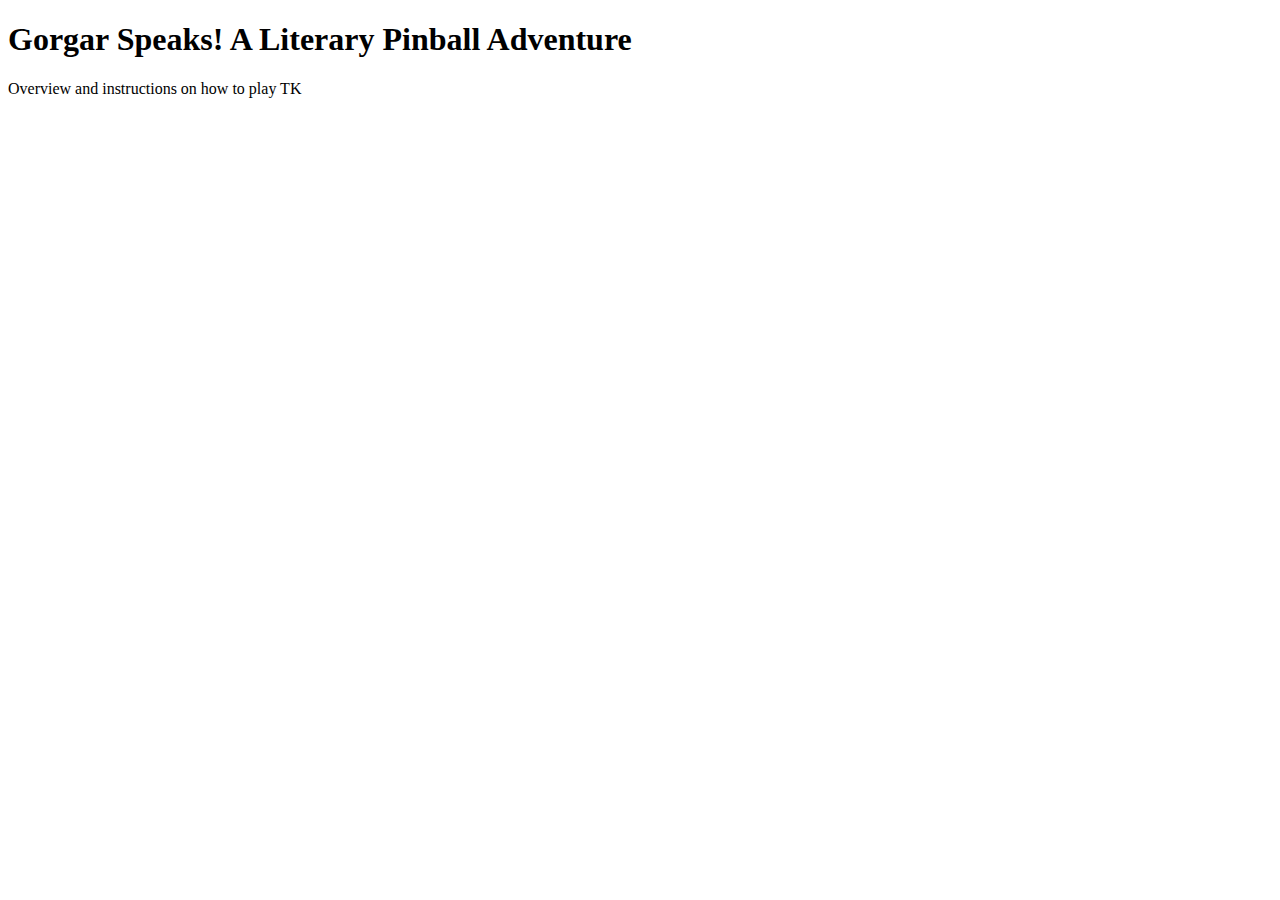
==== index.html @ 6e104ea1 "Create html files for each part of speech" ====
<!doctype HTML>
<html lang="en">
  <head>
    <meta charset="utf-8">
    <title>Gorgar Speaks! A Literary Pinball Adventure</title>
  </head>
  <body>
    <h1>Gorgar Speaks! A Literary Pinball Adventure</h1>
    <p>Overview and instructions on how to play TK</p>
  </body>
</html>
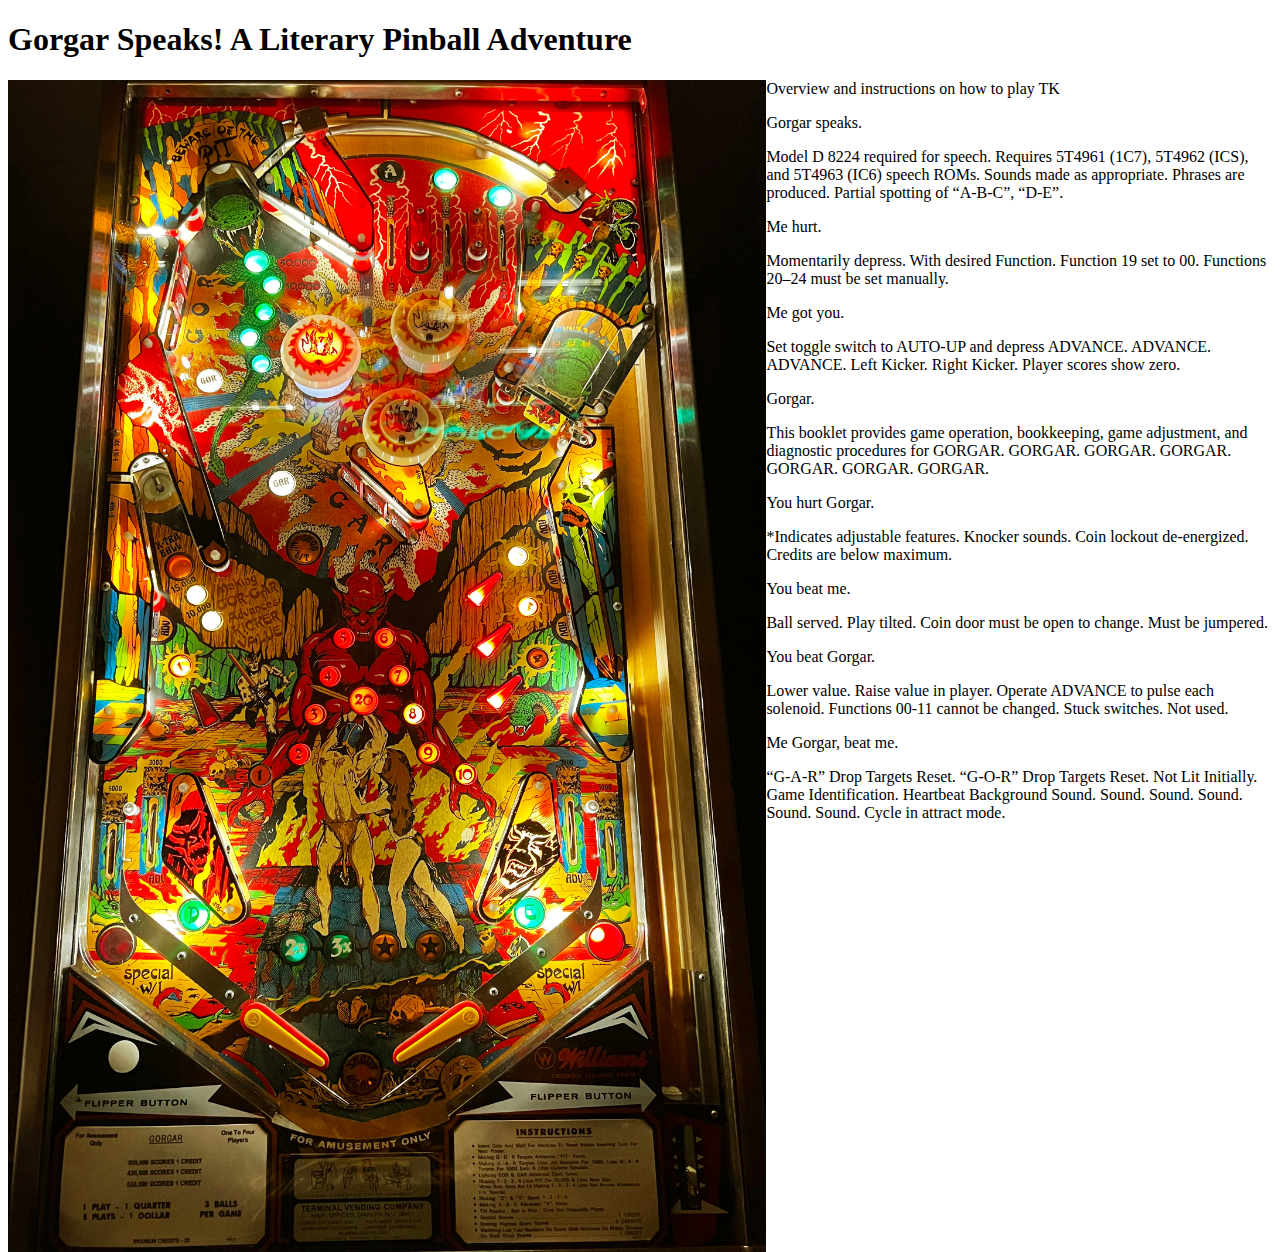
==== commit 56a09a41: "added image map, resizer, combined into one html" ====
--- a/index.html
+++ b/index.html
@@ -3,9 +3,84 @@
   <head>
     <meta charset="utf-8">
     <title>Gorgar Speaks! A Literary Pinball Adventure</title>
+    <link rel="stylesheet" href="gorgar.css">
   </head>
   <body>
     <h1>Gorgar Speaks! A Literary Pinball Adventure</h1>
-    <p>Overview and instructions on how to play TK</p>
+    <img src="gorgar.jpg" alt="Playfield of Gorgar pinball table" usemap="#gorgarmap">
+
+    <map name="gorgarmap">
+      <area shape="circle" coords="2286,3434,30" alt="TK" href="TK">
+      <area shape="circle" coords="1890,1767,30" alt="TK" href="TK">
+      <area shape="circle" coords="727,300,30" alt="TK" href="TK">
+      <area shape="circle" coords="1248,1422,30" alt="TK" href="TK">
+      <area shape="circle" coords="582,734,30" alt="TK" href="TK">
+      <area shape="circle" coords="502,1382,30" alt="TK" href="TK">
+      <area shape="circle" coords="1490,432,30" alt="TK" href="TK">
+      <area shape="circle" coords="1216,2116,30" alt="TK" href="TK">
+      <area shape="circle" coords="1216,3389,30" alt="TK" href="TK">
+    </map>
+    <div id="main">
+      <div>
+        <p>Overview and instructions on how to play TK</p>
+      </div>
+      <div>
+        <p>Gorgar speaks.</p>
+        <div>
+          <p>Model D 8224 required for speech. Requires 5T4961 (1C7), 5T4962 (ICS), and 5T4963 (IC6) speech ROMs. Sounds made as appropriate. Phrases are produced. Partial spotting of “A-B-C”, “D-E”.</p>
+        </div>
+        <div></div>
+      </div>
+      <div>
+        <p>Me hurt.</p>
+        <div>
+          <p>Momentarily depress. With desired Function. Function 19 set to 00. Functions 20&ndash;24 must be set manually.</p>
+        </div>
+        <div></div>
+      </div>
+      <div>
+        <p>Me got you.</p>
+        <div>
+          <p>Set toggle switch to AUTO-UP and depress ADVANCE. ADVANCE. ADVANCE. Left Kicker. Right Kicker. Player scores show zero.</p>
+        </div>
+        <div></div>
+      </div>
+      <div>
+        <p>Gorgar.</p>
+        <div>
+          <p>This booklet provides game operation, bookkeeping, game adjustment, and diagnostic procedures for GORGAR. GORGAR. GORGAR. GORGAR. GORGAR. GORGAR. GORGAR.</p>
+        </div>
+        <div></div>
+      </div>
+      <div>
+        <p>You hurt Gorgar.</p>
+        <div>
+          <p>*Indicates adjustable features. Knocker sounds. Coin lockout de-energized. Credits are below maximum.</p>
+        </div>
+        <div></div>
+      </div>
+      <div>
+        <p>You beat me.</p>
+        <div>
+          <p>Ball served. Play tilted. Coin door must be open to change. Must be jumpered.</p>
+        </div>
+        <div></div>
+      </div>
+      <div>
+        <p>You beat Gorgar.</p>
+        <div>
+          <p>Lower value. Raise value in player. Operate ADVANCE to pulse each solenoid. Functions 00-11 cannot be changed. Stuck switches. Not used.</p>
+        </div>
+        <div></div>
+      </div>
+      <div>
+        <p>Me Gorgar, beat me.</p>
+        <div>
+          <p>“G-A-R” Drop Targets Reset. “G-O-R” Drop Targets Reset. Not Lit Initially. Game Identification. Heartbeat Background Sound. Sound. Sound. Sound. Sound. Sound. Cycle in attract mode.</p>
+        </div>
+        <div></div>
+      </div>
+    </div>
+    <script src="imageMapResizer.min.js"></script>
   </body>
 </html>
--- a/gorgar.css
+++ b/gorgar.css
@@ -0,0 +1,9 @@
+img {
+    max-width: 60%;
+    height: auto;
+    float: left;
+  }
+
+.main {
+    float: right;
+}
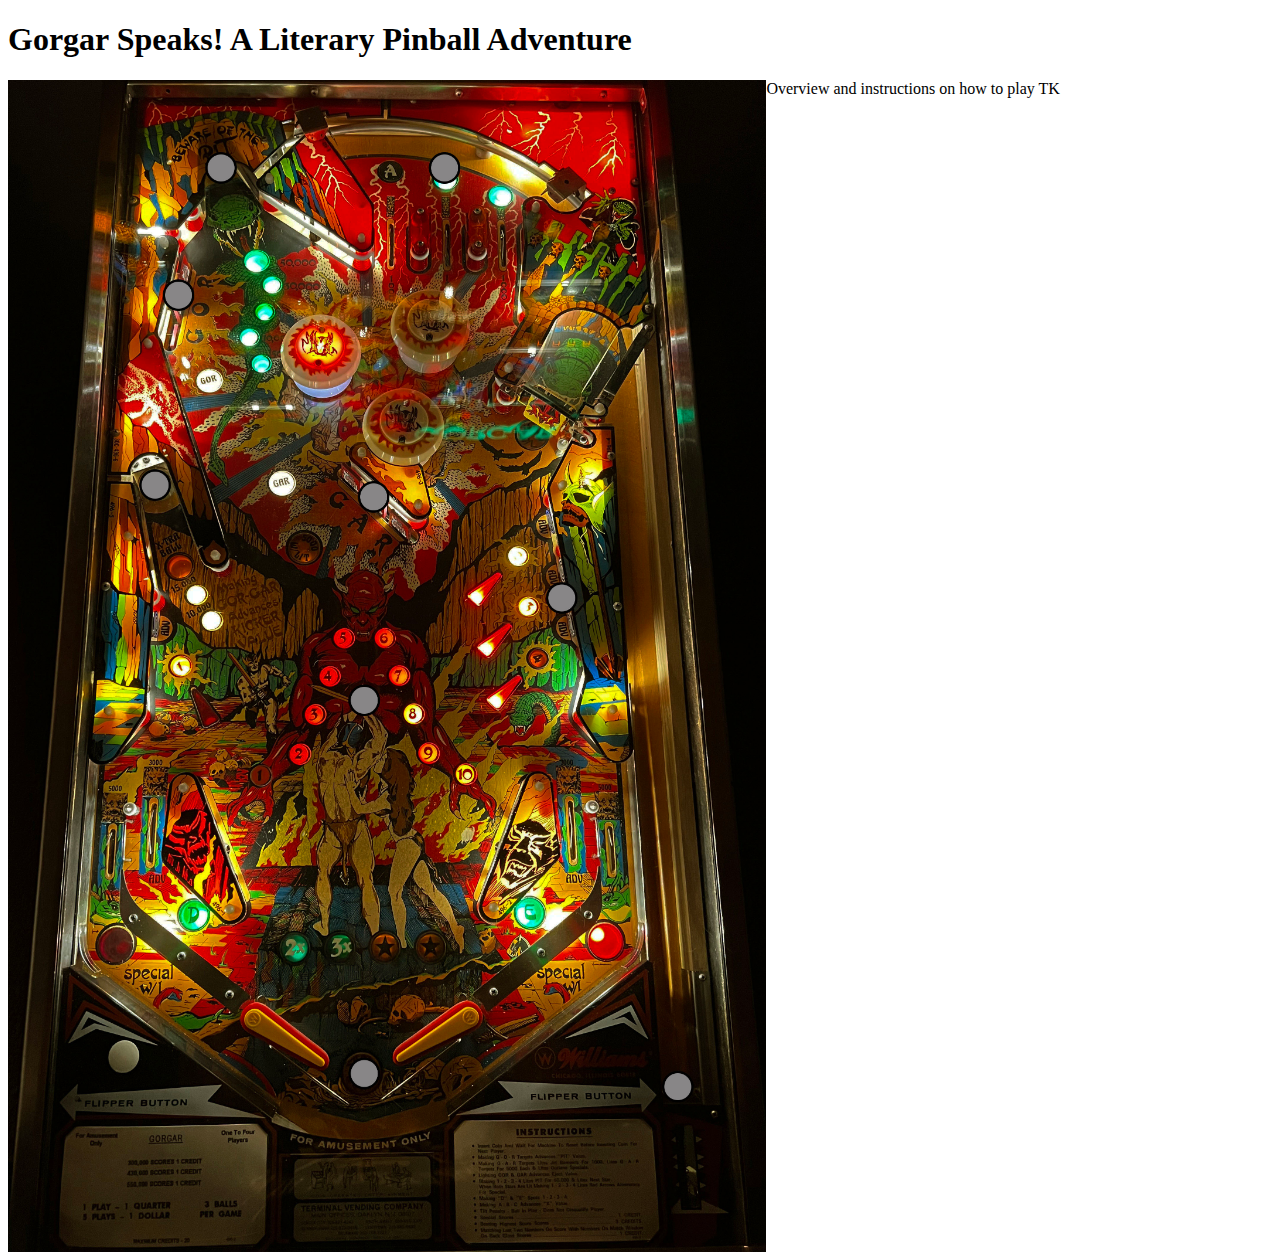
==== commit 20ae49da: "added circles to map, separated html into separate files" ====
--- a/index.html
+++ b/index.html
@@ -7,80 +7,25 @@
   </head>
   <body>
     <h1>Gorgar Speaks! A Literary Pinball Adventure</h1>
-    <img src="gorgar.jpg" alt="Playfield of Gorgar pinball table" usemap="#gorgarmap">
+    
+    <img src="gorgar2.jpg" alt="Playfield of Gorgar pinball table" usemap="#gorgarmap">
 
     <map name="gorgarmap">
-      <area shape="circle" coords="2286,3434,30" alt="TK" href="TK">
-      <area shape="circle" coords="1890,1767,30" alt="TK" href="TK">
-      <area shape="circle" coords="727,300,30" alt="TK" href="TK">
-      <area shape="circle" coords="1248,1422,30" alt="TK" href="TK">
-      <area shape="circle" coords="582,734,30" alt="TK" href="TK">
-      <area shape="circle" coords="502,1382,30" alt="TK" href="TK">
-      <area shape="circle" coords="1490,432,30" alt="TK" href="TK">
-      <area shape="circle" coords="1216,2116,30" alt="TK" href="TK">
-      <area shape="circle" coords="1216,3389,30" alt="TK" href="TK">
+      <area shape="circle" coords="2286,3434,100" alt="silver circle in shooter lane" href="gorgar-speaks.html">
+      <area shape="circle" coords="1890,1767,100" alt="silver cirlce at number 3 advance target on right" href="me-hurt.html">
+      <area shape="circle" coords="727,300,100" alt="silver cirlce at snake pit magnet" href="me-got-you.html">
+      <area shape="circle" coords="1248,1422,100" alt="silver cirlce at A drop target in G-A-R" href="gorgar.html">
+      <area shape="circle" coords="582,734,100" alt="silver circle at O drop target in G-O-R" href="gorgar.html">
+      <area shape="circle" coords="502,1382,100" alt="silver circle at eject hole" href="you-hurt-gorgar.html">
+      <area shape="circle" coords="1490,360,100" alt="silver circle above B rollover lane" href="you-beat-me.html">
+      <area shape="circle" coords="1216,2116,100" alt="silver cirlce over 20 light, over the chest of Gorgar" href="you-beat-gorgar.html">
+      <area shape="circle" coords="1216,3389,100" alt="silver circle just below the flippers in the center drain" href="me-gorgar-beat-me.html">
     </map>
-    <div id="main">
-      <div>
-        <p>Overview and instructions on how to play TK</p>
-      </div>
-      <div>
-        <p>Gorgar speaks.</p>
-        <div>
-          <p>Model D 8224 required for speech. Requires 5T4961 (1C7), 5T4962 (ICS), and 5T4963 (IC6) speech ROMs. Sounds made as appropriate. Phrases are produced. Partial spotting of “A-B-C”, “D-E”.</p>
-        </div>
-        <div></div>
-      </div>
-      <div>
-        <p>Me hurt.</p>
-        <div>
-          <p>Momentarily depress. With desired Function. Function 19 set to 00. Functions 20&ndash;24 must be set manually.</p>
-        </div>
-        <div></div>
-      </div>
-      <div>
-        <p>Me got you.</p>
-        <div>
-          <p>Set toggle switch to AUTO-UP and depress ADVANCE. ADVANCE. ADVANCE. Left Kicker. Right Kicker. Player scores show zero.</p>
-        </div>
-        <div></div>
-      </div>
-      <div>
-        <p>Gorgar.</p>
-        <div>
-          <p>This booklet provides game operation, bookkeeping, game adjustment, and diagnostic procedures for GORGAR. GORGAR. GORGAR. GORGAR. GORGAR. GORGAR. GORGAR.</p>
-        </div>
-        <div></div>
-      </div>
-      <div>
-        <p>You hurt Gorgar.</p>
-        <div>
-          <p>*Indicates adjustable features. Knocker sounds. Coin lockout de-energized. Credits are below maximum.</p>
-        </div>
-        <div></div>
-      </div>
-      <div>
-        <p>You beat me.</p>
-        <div>
-          <p>Ball served. Play tilted. Coin door must be open to change. Must be jumpered.</p>
-        </div>
-        <div></div>
-      </div>
-      <div>
-        <p>You beat Gorgar.</p>
-        <div>
-          <p>Lower value. Raise value in player. Operate ADVANCE to pulse each solenoid. Functions 00-11 cannot be changed. Stuck switches. Not used.</p>
-        </div>
-        <div></div>
-      </div>
-      <div>
-        <p>Me Gorgar, beat me.</p>
-        <div>
-          <p>“G-A-R” Drop Targets Reset. “G-O-R” Drop Targets Reset. Not Lit Initially. Game Identification. Heartbeat Background Sound. Sound. Sound. Sound. Sound. Sound. Cycle in attract mode.</p>
-        </div>
-        <div></div>
-      </div>
+
+    <div id="intro">
+      <p>Overview and instructions on how to play TK</p>
     </div>
+    
     <script src="imageMapResizer.min.js"></script>
   </body>
 </html>
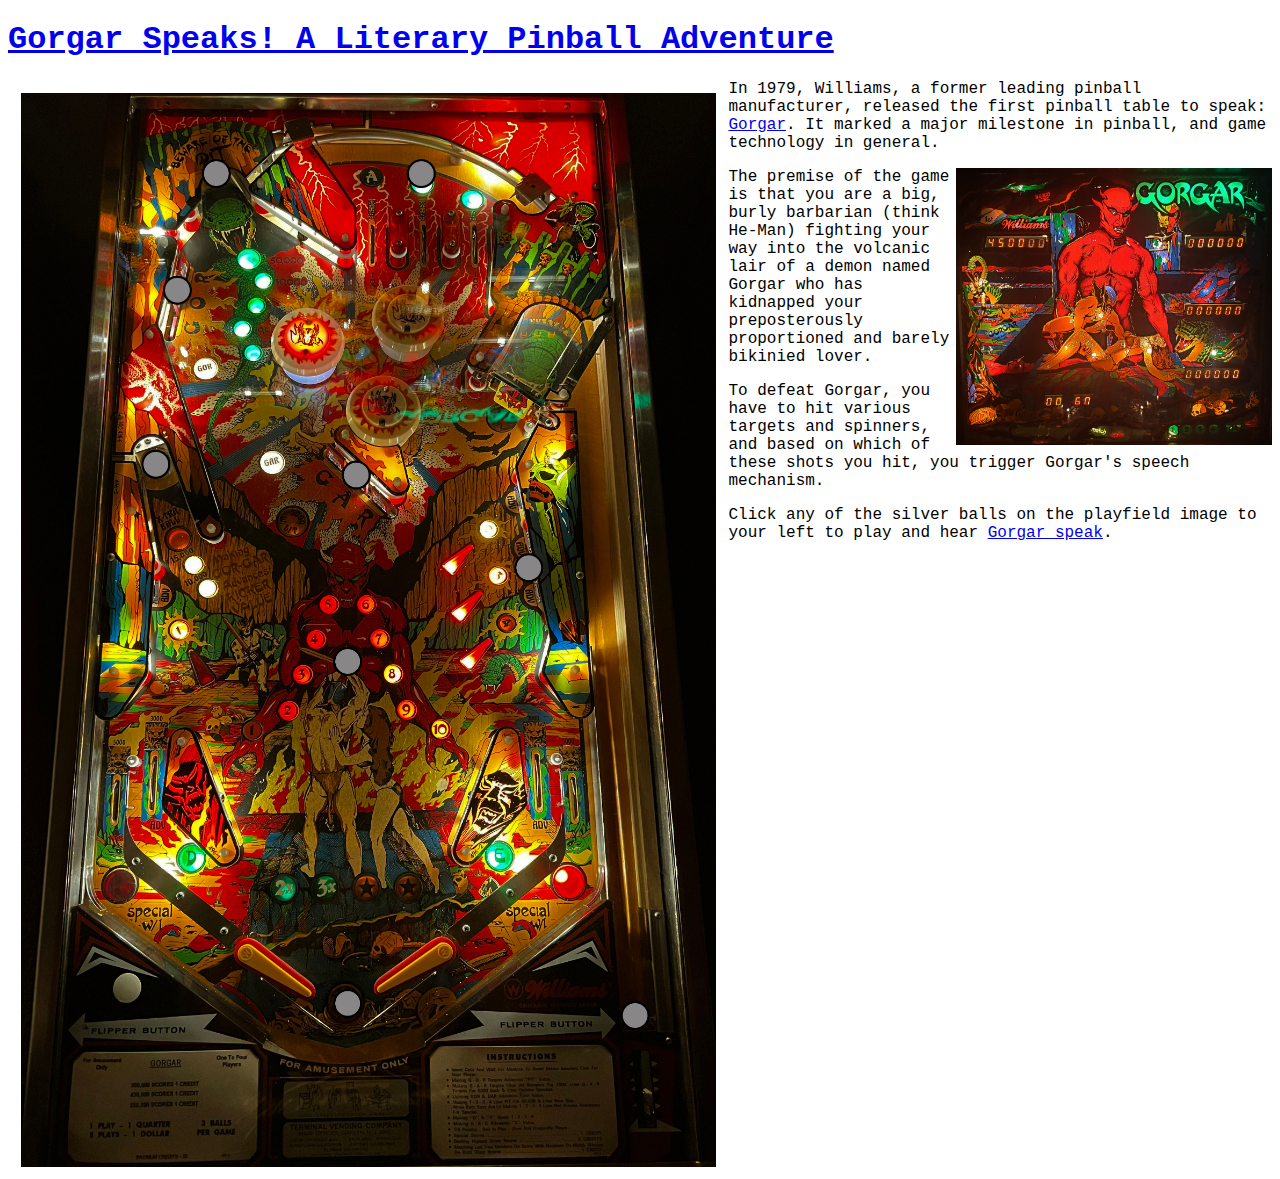
==== commit 404c0e21: "fixed toggle, added some style" ====
--- a/index.html
+++ b/index.html
@@ -6,9 +6,9 @@
     <link rel="stylesheet" href="gorgar.css">
   </head>
   <body>
-    <h1>Gorgar Speaks! A Literary Pinball Adventure</h1>
+    <h1><a href="index.html">Gorgar Speaks! A Literary Pinball Adventure</a></h1>
     
-    <img src="gorgar2.jpg" alt="Playfield of Gorgar pinball table" usemap="#gorgarmap">
+    <img id="map" src="gorgar2.jpg" alt="Playfield of Gorgar pinball table" usemap="#gorgarmap">
 
     <map name="gorgarmap">
       <area shape="circle" coords="2286,3434,100" alt="silver circle in shooter lane" href="gorgar-speaks.html">
@@ -23,9 +23,15 @@
     </map>
 
     <div id="intro">
-      <p>Overview and instructions on how to play TK</p>
+      <p>In 1979, Williams, a former leading pinball manufacturer, released the first pinball table to speak: <a href="gorgar.html">Gorgar</a>. It marked a major milestone in pinball, and game technology in general.</p>
+      <img id="back" src="gorgarBack.jpg" alt="Girl in a jacket">
+      <p>The premise of the game is that you are a big, burly barbarian (think He-Man) fighting your way into the volcanic lair of a demon named Gorgar who has kidnapped your preposterously proportioned and barely bikinied lover.</p>
+      <p>To defeat Gorgar, you have to hit various targets and spinners, and based on which of these shots you hit, you trigger Gorgar's speech mechanism.</p>
+      <p>Click any of the silver balls on the playfield image to your left to play and hear <a href="gorgar-speaks.html">Gorgar speak</a>.</p>
     </div>
-    
+
+    <script src="https://code.jquery.com/jquery-3.6.0.min.js"></script>
     <script src="imageMapResizer.min.js"></script>
+    <script src="gorgar.js"></script>
   </body>
 </html>
--- a/gorgar.css
+++ b/gorgar.css
@@ -1,9 +1,35 @@
-img {
-    max-width: 60%;
+#map {
+    max-width: 55%;
     height: auto;
     float: left;
+    margin: 1%;
   }
 
-.main {
+#back {
+    max-width: 25%;
+    height: auto;
     float: right;
 }
+
+#shots {
+    margin: auto;
+    padding-top: 10px;
+    padding-bottom: 10px;
+    padding-left: 10px;
+    padding-right: 10px;
+}
+
+h1, h2, #intro, #repeatShot, #repeatAgain {
+    font-family: 'Monaco', 'Courier New', 'monospace';
+}
+
+#second {
+    font-family: 'Helvetica', 'sans-serif';
+    font-size: larger;
+}
+
+#third {
+    font-family: 'Garamond', 'serif';
+    font-size: xx-large;
+    font-weight: bold;
+}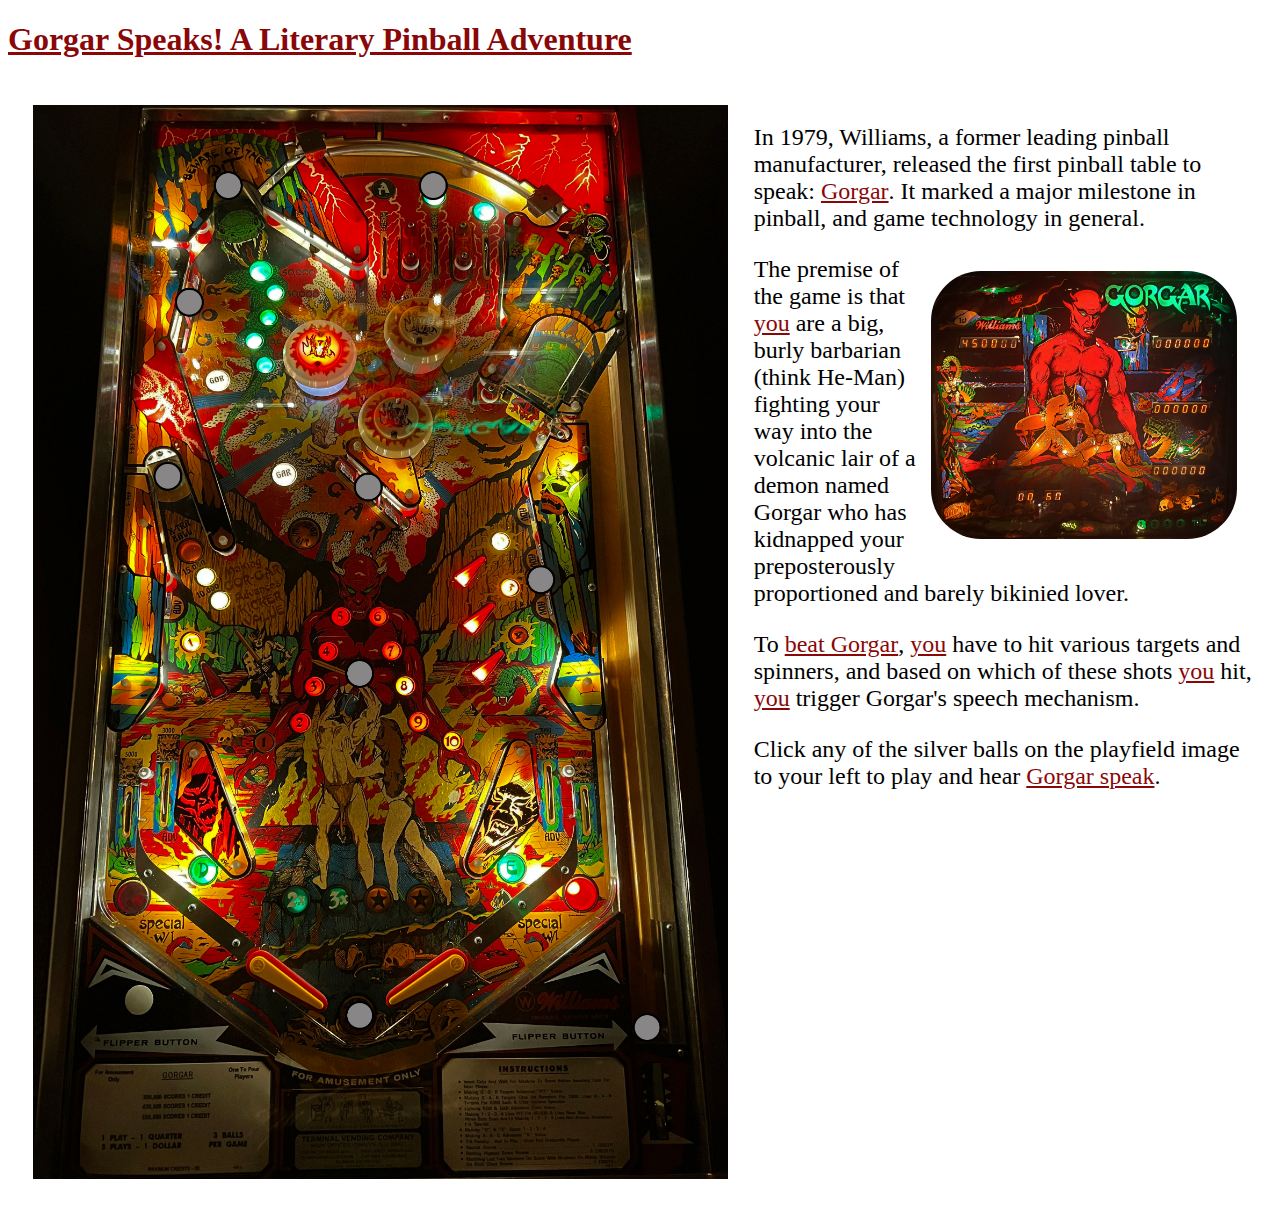
==== commit 22611654: "fixing spacing, fonts" ====
--- a/index.html
+++ b/index.html
@@ -25,8 +25,8 @@
     <div id="intro">
       <p>In 1979, Williams, a former leading pinball manufacturer, released the first pinball table to speak: <a href="gorgar.html">Gorgar</a>. It marked a major milestone in pinball, and game technology in general.</p>
       <img id="back" src="gorgarBack.jpg" alt="Girl in a jacket">
-      <p>The premise of the game is that you are a big, burly barbarian (think He-Man) fighting your way into the volcanic lair of a demon named Gorgar who has kidnapped your preposterously proportioned and barely bikinied lover.</p>
-      <p>To defeat Gorgar, you have to hit various targets and spinners, and based on which of these shots you hit, you trigger Gorgar's speech mechanism.</p>
+      <p>The premise of the game is that <a href="me-got-you.html">you</a> are a big, burly barbarian (think He-Man) fighting your way into the volcanic lair of a demon named Gorgar who has kidnapped your preposterously proportioned and barely bikinied lover.</p>
+      <p>To <a href="me-gorgar-beat-me.html">beat Gorgar</a>, <a href="you-hurt-gorgar.html">you</a> have to hit various targets and spinners, and based on which of these shots <a href="you-beat-me.html">you</a> hit, <a href="you-beat-gorgar.html">you</a> trigger Gorgar's speech mechanism.</p>
       <p>Click any of the silver balls on the playfield image to your left to play and hear <a href="gorgar-speaks.html">Gorgar speak</a>.</p>
     </div>
 
--- a/gorgar.css
+++ b/gorgar.css
@@ -2,13 +2,15 @@
     max-width: 55%;
     height: auto;
     float: left;
-    margin: 1%;
+    margin: 2%;
   }
 
 #back {
     max-width: 25%;
     height: auto;
     float: right;
+    margin: 15px;
+    border-radius: 50px;
 }
 
 #shots {
@@ -19,17 +21,54 @@
     padding-right: 10px;
 }
 
-h1, h2, #intro, #repeatShot, #repeatAgain {
-    font-family: 'Monaco', 'Courier New', 'monospace';
+h1, h2 {
+    font-family: 'Gill Sans', 'sans-serif';
 }
 
 #second {
-    font-family: 'Helvetica', 'sans-serif';
+    font-family: 'Inknut Antiqua', 'serif';
     font-size: larger;
 }
 
 #third {
-    font-family: 'Garamond', 'serif';
-    font-size: xx-large;
-    font-weight: bold;
-}+    font-family: 'Montserrat', 'sans-serif';
+    font-size: x-large;
+}
+
+#intro {
+    font-family: 'Futura', 'sans-serif';
+    font-size: x-large;
+    padding: 20px;
+}
+
+#instruct {
+    font-family: 'Futura', 'sans-serif';
+    font-size: large;
+}
+
+#repeatShot, #repeatAgain {
+    font-family: 'Gill Sans', 'sans-serif';
+    font-size: large;
+    background-color: silver;
+    padding: 10px;
+    border-radius: 10px;
+    border: 3px solid black;
+    margin: 10px;
+}
+
+ul {
+    display: block;
+    list-style-position: inside;
+}
+
+a {
+    box-shadow: inset 0 0 0 0 #8A0707;
+    color: #8A0707;
+    margin: 0 -.25rem;
+    padding: 0 .25rem;
+    transition: color .3s ease-in-out, box-shadow .3s ease-in-out;
+  }
+  a:hover {
+    box-shadow: inset 1000px 0 0 0 #8A0707;
+    color: white;
+  }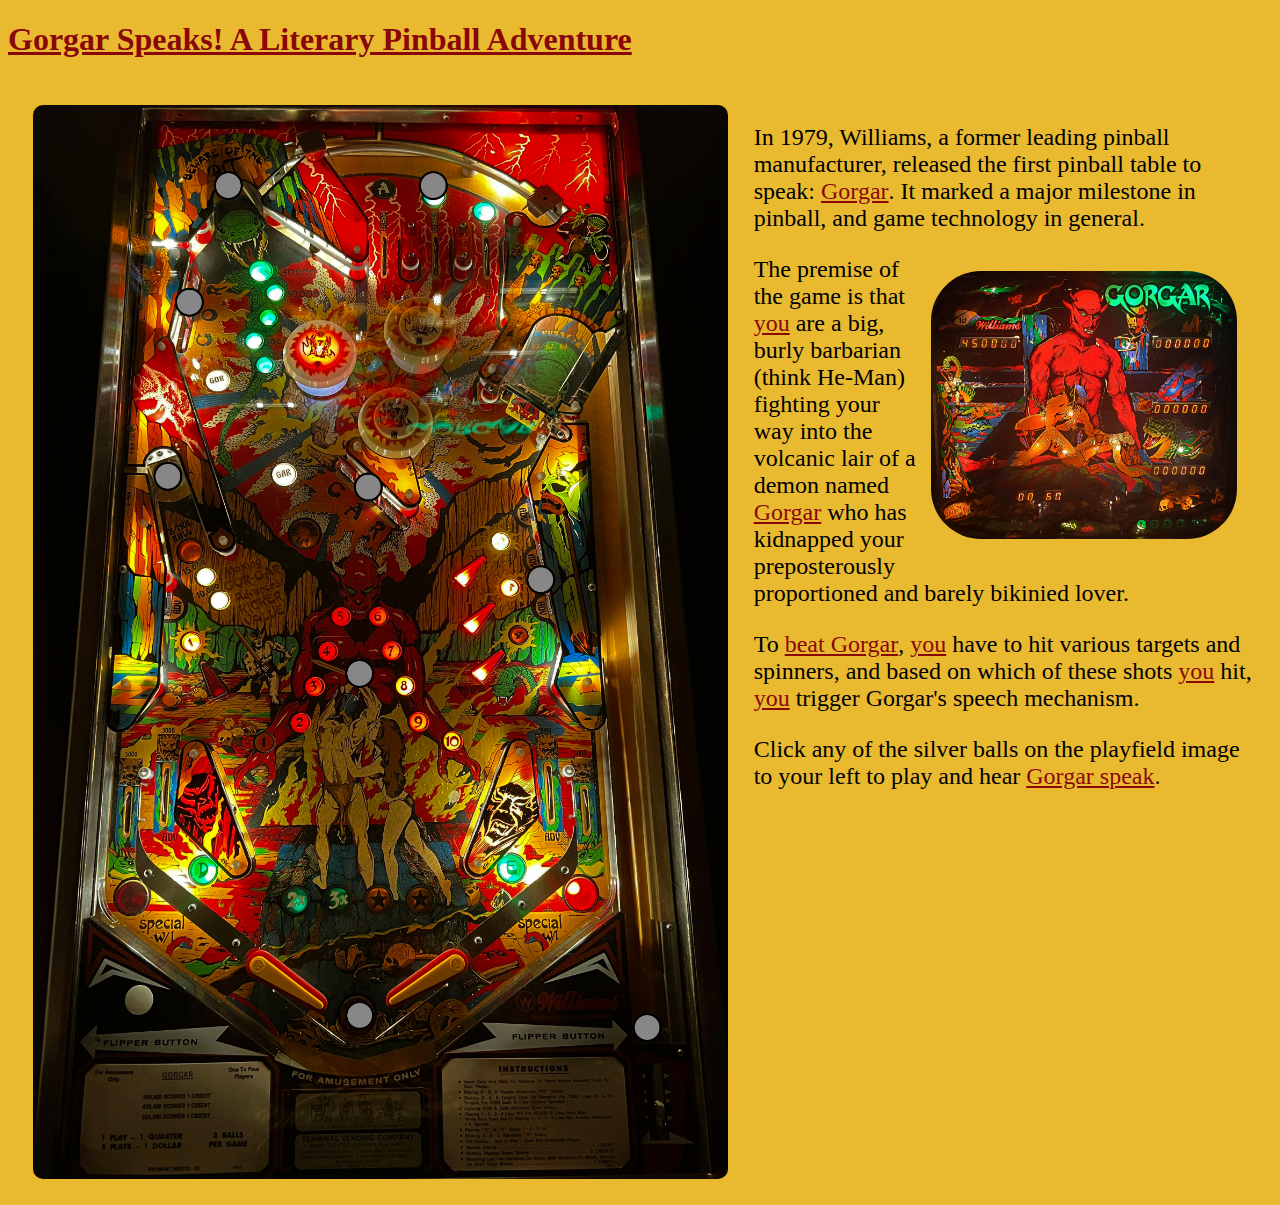
==== commit 2c6a4730: "added more linking" ====
--- a/index.html
+++ b/index.html
@@ -25,7 +25,7 @@
     <div id="intro">
       <p>In 1979, Williams, a former leading pinball manufacturer, released the first pinball table to speak: <a href="gorgar.html">Gorgar</a>. It marked a major milestone in pinball, and game technology in general.</p>
       <img id="back" src="gorgarBack.jpg" alt="Girl in a jacket">
-      <p>The premise of the game is that <a href="me-got-you.html">you</a> are a big, burly barbarian (think He-Man) fighting your way into the volcanic lair of a demon named Gorgar who has kidnapped your preposterously proportioned and barely bikinied lover.</p>
+      <p>The premise of the game is that <a href="me-got-you.html">you</a> are a big, burly barbarian (think He-Man) fighting your way into the volcanic lair of a demon named <a href="me-hurt.html">Gorgar</a> who has kidnapped your preposterously proportioned and barely bikinied lover.</p>
       <p>To <a href="me-gorgar-beat-me.html">beat Gorgar</a>, <a href="you-hurt-gorgar.html">you</a> have to hit various targets and spinners, and based on which of these shots <a href="you-beat-me.html">you</a> hit, <a href="you-beat-gorgar.html">you</a> trigger Gorgar's speech mechanism.</p>
       <p>Click any of the silver balls on the playfield image to your left to play and hear <a href="gorgar-speaks.html">Gorgar speak</a>.</p>
     </div>
@@ -35,3 +35,4 @@
     <script src="gorgar.js"></script>
   </body>
 </html>
+
--- a/gorgar.css
+++ b/gorgar.css
@@ -3,6 +3,7 @@
     height: auto;
     float: left;
     margin: 2%;
+    border-radius: 10px;
   }
 
 #back {
@@ -49,7 +50,8 @@
 #repeatShot, #repeatAgain {
     font-family: 'Gill Sans', 'sans-serif';
     font-size: large;
-    background-color: silver;
+    font-weight: bold;
+    background-color: #888687;
     padding: 10px;
     border-radius: 10px;
     border: 3px solid black;
@@ -67,8 +69,13 @@
     margin: 0 -.25rem;
     padding: 0 .25rem;
     transition: color .3s ease-in-out, box-shadow .3s ease-in-out;
-  }
-  a:hover {
+}
+
+a:hover {
     box-shadow: inset 1000px 0 0 0 #8A0707;
     color: white;
-  }+}
+
+body {
+    background-color: #e9ba30;
+}
